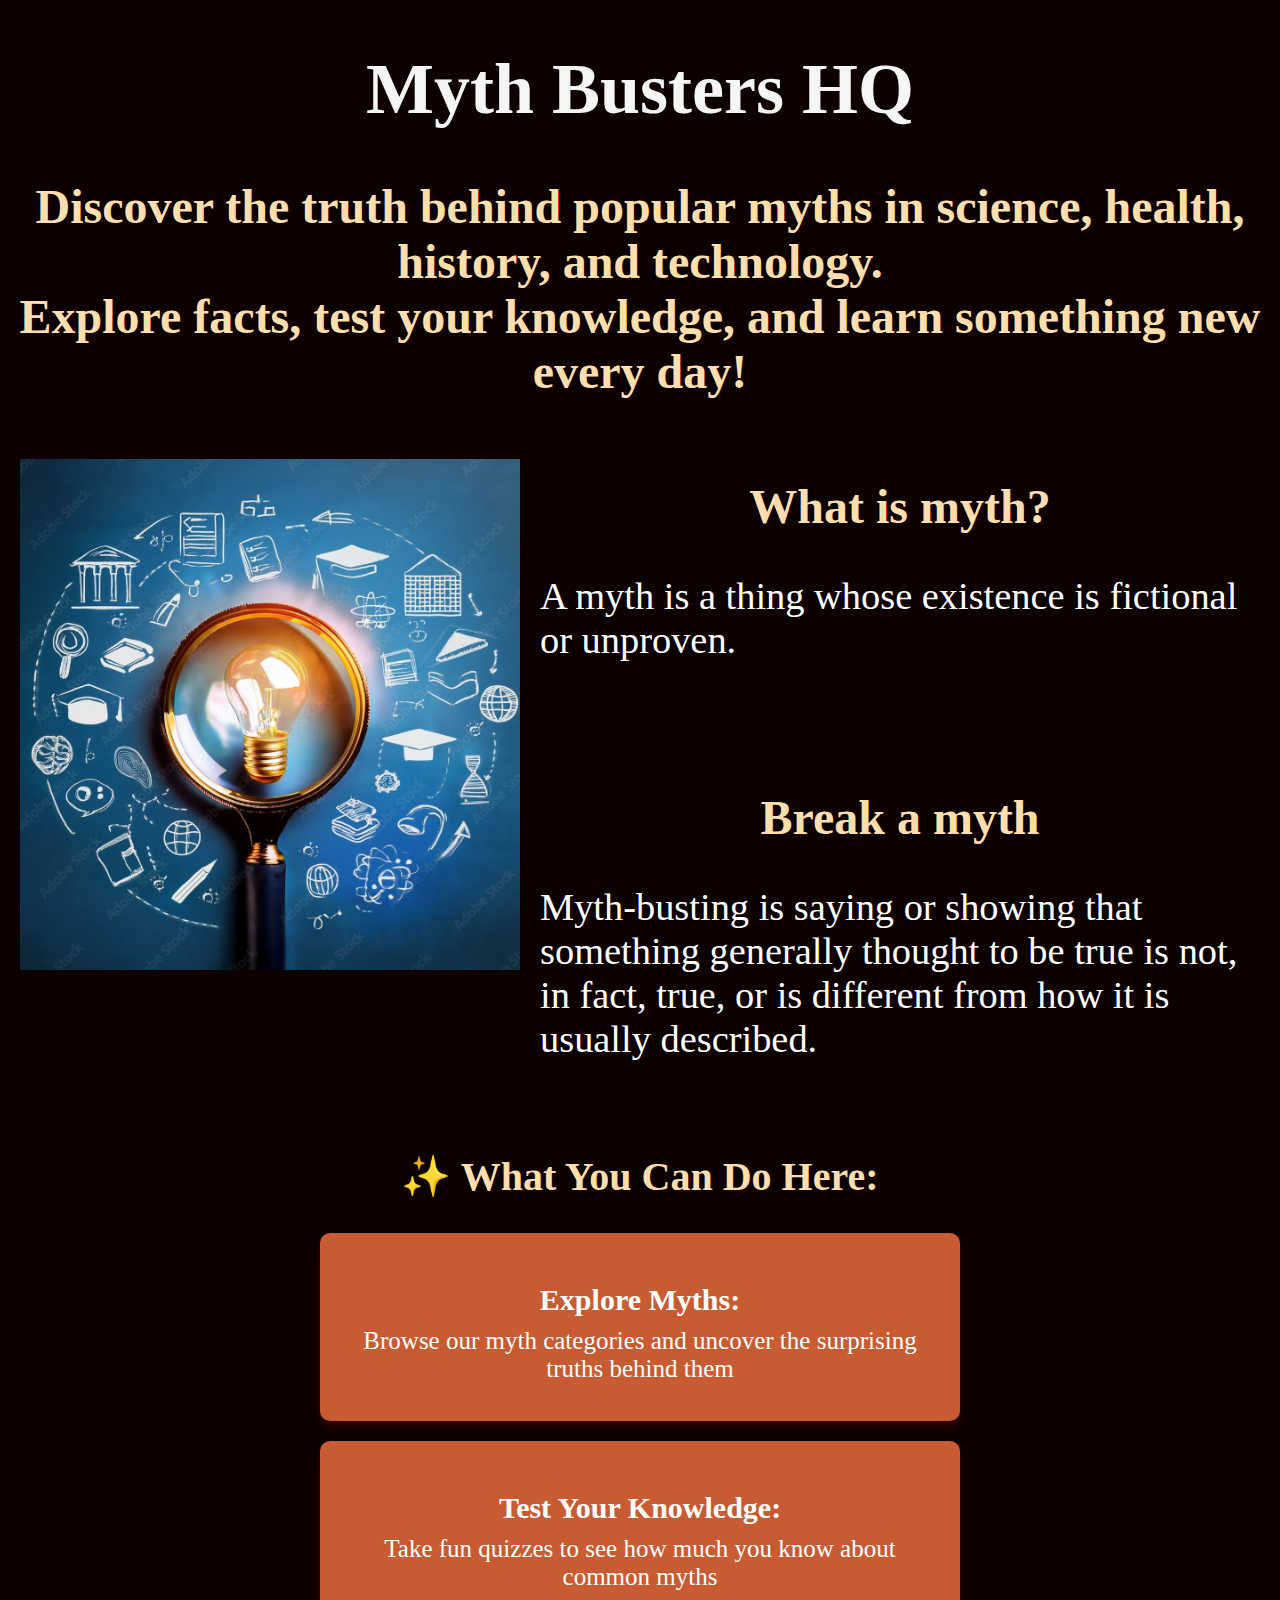
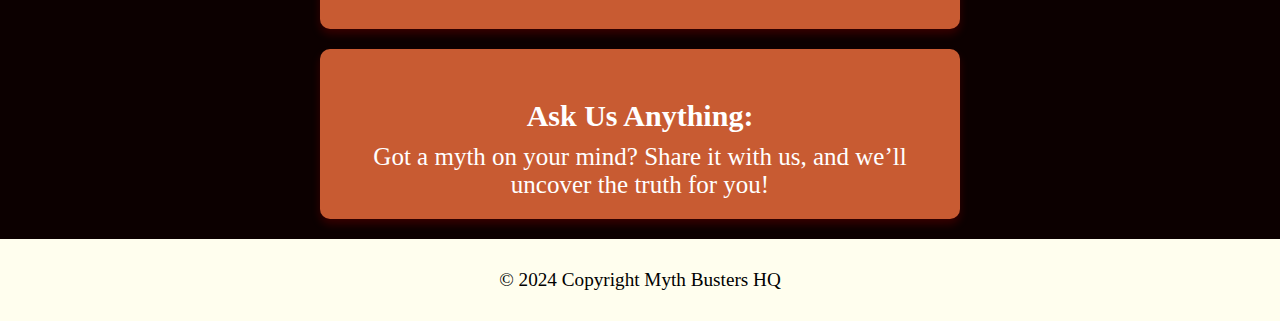
==== index.html @ 228917fa "Automatic commit before Assistant edits" ====
<!DOCTYPE html>
<html>

<head>
  <title> Myth Busters HQ </title>
  <link rel="stylesheet" href="style.css">
</head>

<body>
  <h1 style="text-align:center; font-size:450%;">Myth Busters HQ</h1>
  <h2 style="text-align:center; font-size:300%;">Discover the truth behind popular myths in science, health, history,
    and technology. <br>Explore facts, test your knowledge, and learn something new every day!</h2>
  <div class="myth-breaking-section">
    <img src="img/magnifying-glass.png" alt="Myth Breaking Image" class="myth-image">
    
  <div class="myth-content">
    <div class="myth-description">
      <h2 style="font-size:250%";>What is myth?</h2>
      <p style="font-size:200%;">A myth is a thing whose existence is fictional or unproven.</p>
    </div>
    <div class="myth-description" style="margin-top:20px;">
     <h2 style="font-size:250%;">Break a myth</h2>
      <p style= "font-size:200%;">Myth-busting is saying or showing that something generally thought to be true is not, in fact, true, or is different from how it is usually described.</p> 
     </div>
   </div>
  </div>
    <h2 style="font-size:250%;">✨ What You Can Do Here:</h2>
    <div class="text-box">
      <h3><strong>Explore Myths:</strong></h3>
      <p>Browse our myth categories and uncover the surprising truths behind them</p><br>
    </div>
    <div class="text-box">
      <h3><strong>Test Your Knowledge:</strong></h3>
      <p>Take fun quizzes to see how much you know about common myths</p><br>
    </div>
    <div class="text-box">
      <h3><strong>Ask Us Anything:</strong></h3>
      <p>Got a myth on your mind? Share it with us, and we’ll uncover the truth for you!</p>
    </div>

    <div style="background-color:rgb(255, 254, 238);font-size:120%;text-align:center;padding:30px;margin-top:10px;">©
      2024 Copyright Myth Busters HQ</div>
</body>



</html>
---- style.css ----
html, body {
  height: 100%;
  width: 100%;
  background-color: rgb(12, 0, 0);
  margin: 0; /* Removes default browser margin */
  padding: 0;
}

h1 {
  color: whitesmoke;
  text-align: center;
}

h2 {
  color: navajowhite;
  text-align: center;
}

.myth-breaking-section {
  display: flex;
  align-items: flex-start;
  gap: 20px; /* Adds spacing between image and text */
  margin: 20px; /* Adds spacing around the section */
}

.myth-image {
  width: 500px; 
  height: auto;
  margin-top: 20px;
}
.myth-content {
  display: flex;
  flex-direction: column; /* Stack "What is myth?" and "Break a myth" vertically */
  gap: 10px; /* Space between the sections */
  color: white;
}
.myth-description {
  font-size: 1.2em;
  color: white; /* Adjusted for better readability on dark background */
  margin-bottom: 20px;
}

p {
  color: white;
}

.text-box {
  background-color: rgb(200, 91, 50); /* Orange background */
  color: #ffffff; /* White text */
  padding: 20px; /* Inside spacing */
  margin: 20px auto; /* Center boxes with space around */
  border-radius: 10px; /* Rounded corners */
  width: 80%; /* Box width */
  max-width: 600px; /* Limit box width on large screens */
  text-align: center; /* Center-align text */
  box-shadow: 0 5px 8px rgba(153, 0, 0, 0.3); /* Soft shadow for depth */
}

.text-box h3 {
  margin-bottom: 10px; /* Spacing below heading */
  font-size: 30px; /* Adjust heading size */
}

.text-box p {
  font-size: 25px; /* Adjust paragraph text size */
  margin: 0;
}
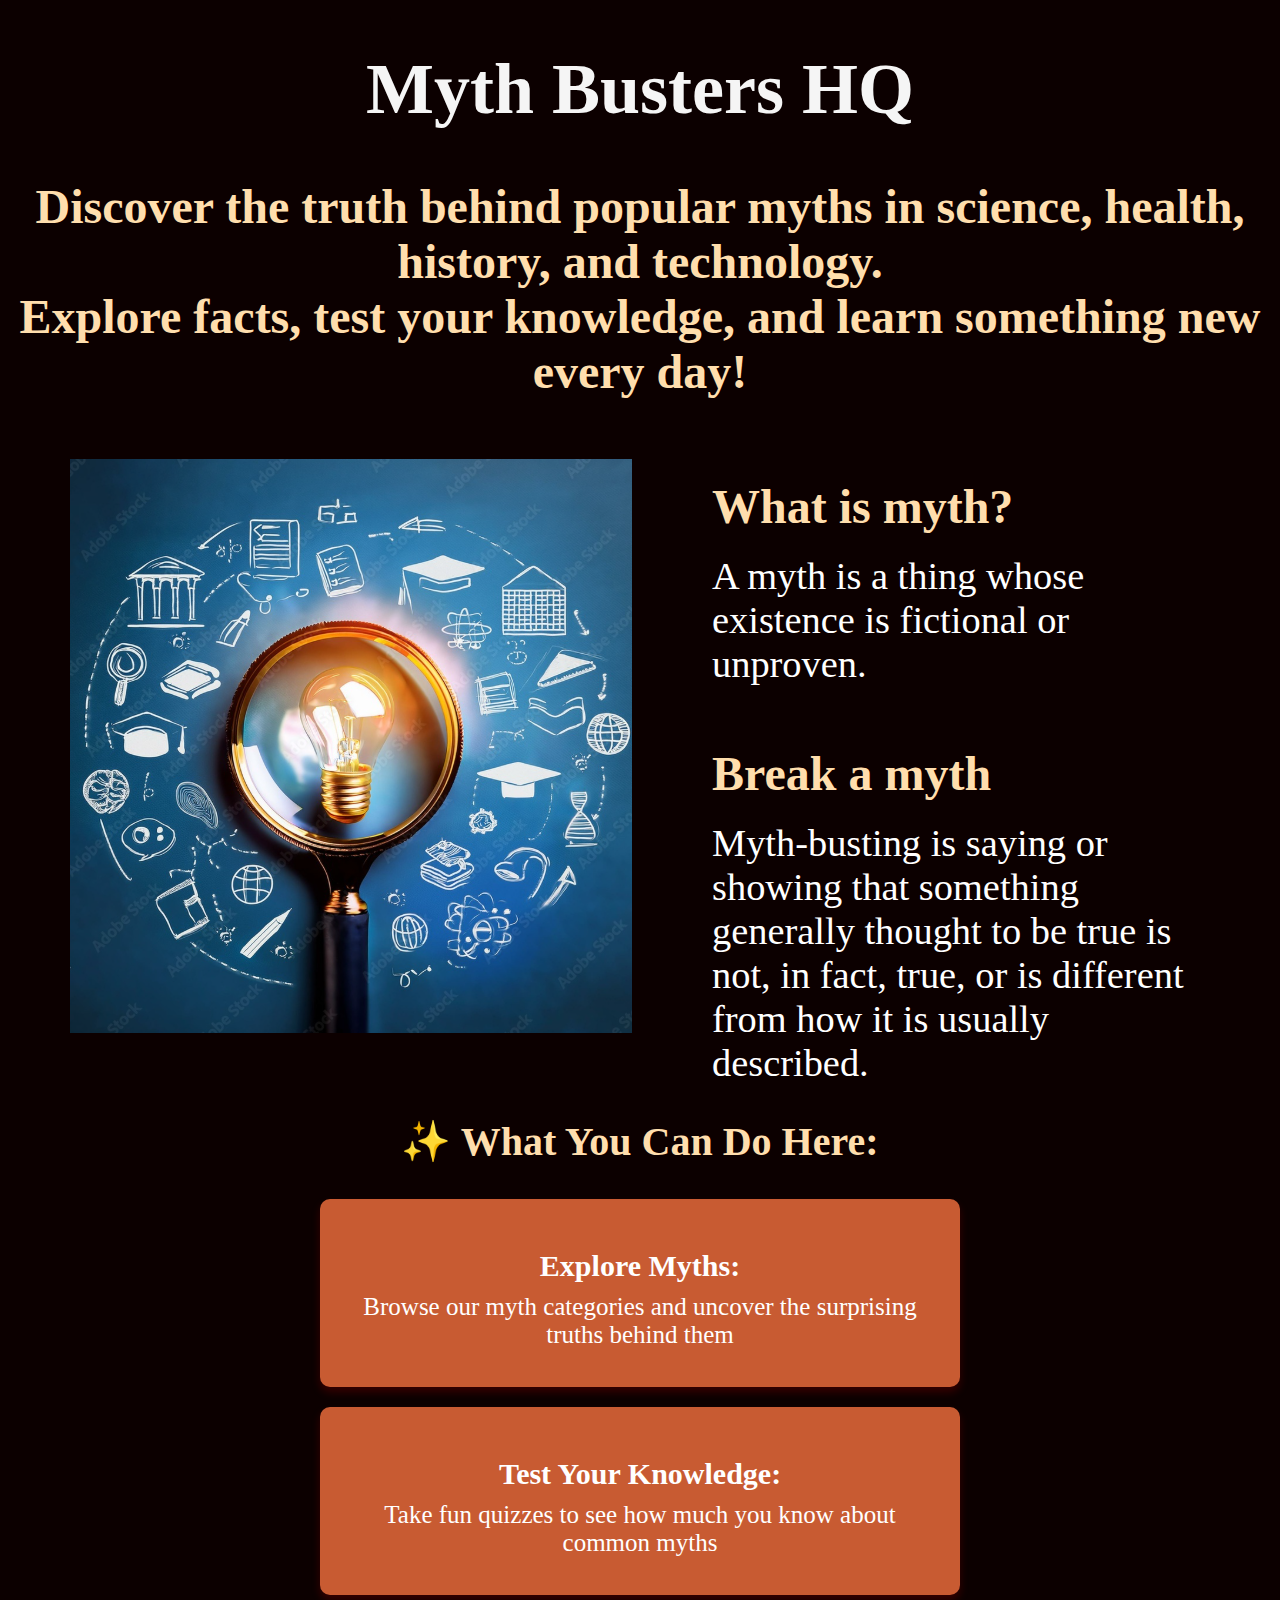
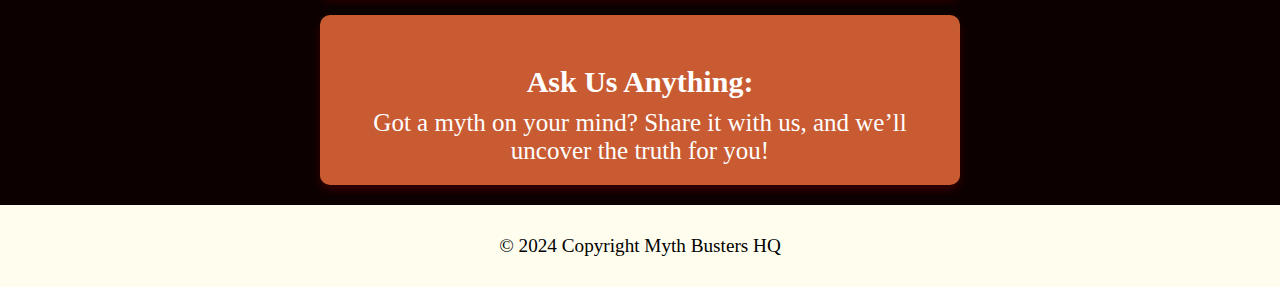
==== commit bfade6fd: "Automatic commit before Assistant edits" ====
--- a/index.html
+++ b/index.html
@@ -15,12 +15,12 @@
     
   <div class="myth-content">
     <div class="myth-description">
-      <h2 style="font-size:250%";>What is myth?</h2>
-      <p style="font-size:200%;">A myth is a thing whose existence is fictional or unproven.</p>
+      <h2 style="font-size:250%;text-align:left;">What is myth?</h2>
+      <p style="font-size:200%;text-align:left;">A myth is a thing whose existence is fictional or unproven.</p>
     </div>
     <div class="myth-description" style="margin-top:20px;">
-     <h2 style="font-size:250%;">Break a myth</h2>
-      <p style= "font-size:200%;">Myth-busting is saying or showing that something generally thought to be true is not, in fact, true, or is different from how it is usually described.</p> 
+     <h2 style="font-size:250%;text-align:left;">Break a myth</h2>
+      <p style= "font-size:200%;text-align:left;">Myth-busting is saying or showing that something generally thought to be true is not, in fact, true, or is different from how it is usually described.</p> 
      </div>
    </div>
   </div>
--- a/style.css
+++ b/style.css
@@ -24,20 +24,38 @@
 }
 
 .myth-image {
-  width: 500px; 
+  width: 600px; 
   height: auto;
   margin-top: 20px;
+  margin-left:50px;
+  padding-right:20px;
 }
+
 .myth-content {
   display: flex;
   flex-direction: column; /* Stack "What is myth?" and "Break a myth" vertically */
-  gap: 10px; /* Space between the sections */
+  gap: 20px; /* Space between the sections */
   color: white;
+  margin-top: 20px;
+  margin-right: 60px;
 }
+
 .myth-description {
   font-size: 1.2em;
   color: white; /* Adjusted for better readability on dark background */
+  margin-left: 20px; /* Aligns with image */
+}
+
+.myth-description h2 {
+  margin: 0;
+  padding-left: 20px;
+  margin-top: 20px;
   margin-bottom: 20px;
+}
+
+.myth-description p {
+  margin: 0;
+  padding-left: 20px; /* Aligns with heading */
 }
 
 p {
@@ -66,3 +84,4 @@
   margin: 0;
 }
 
+
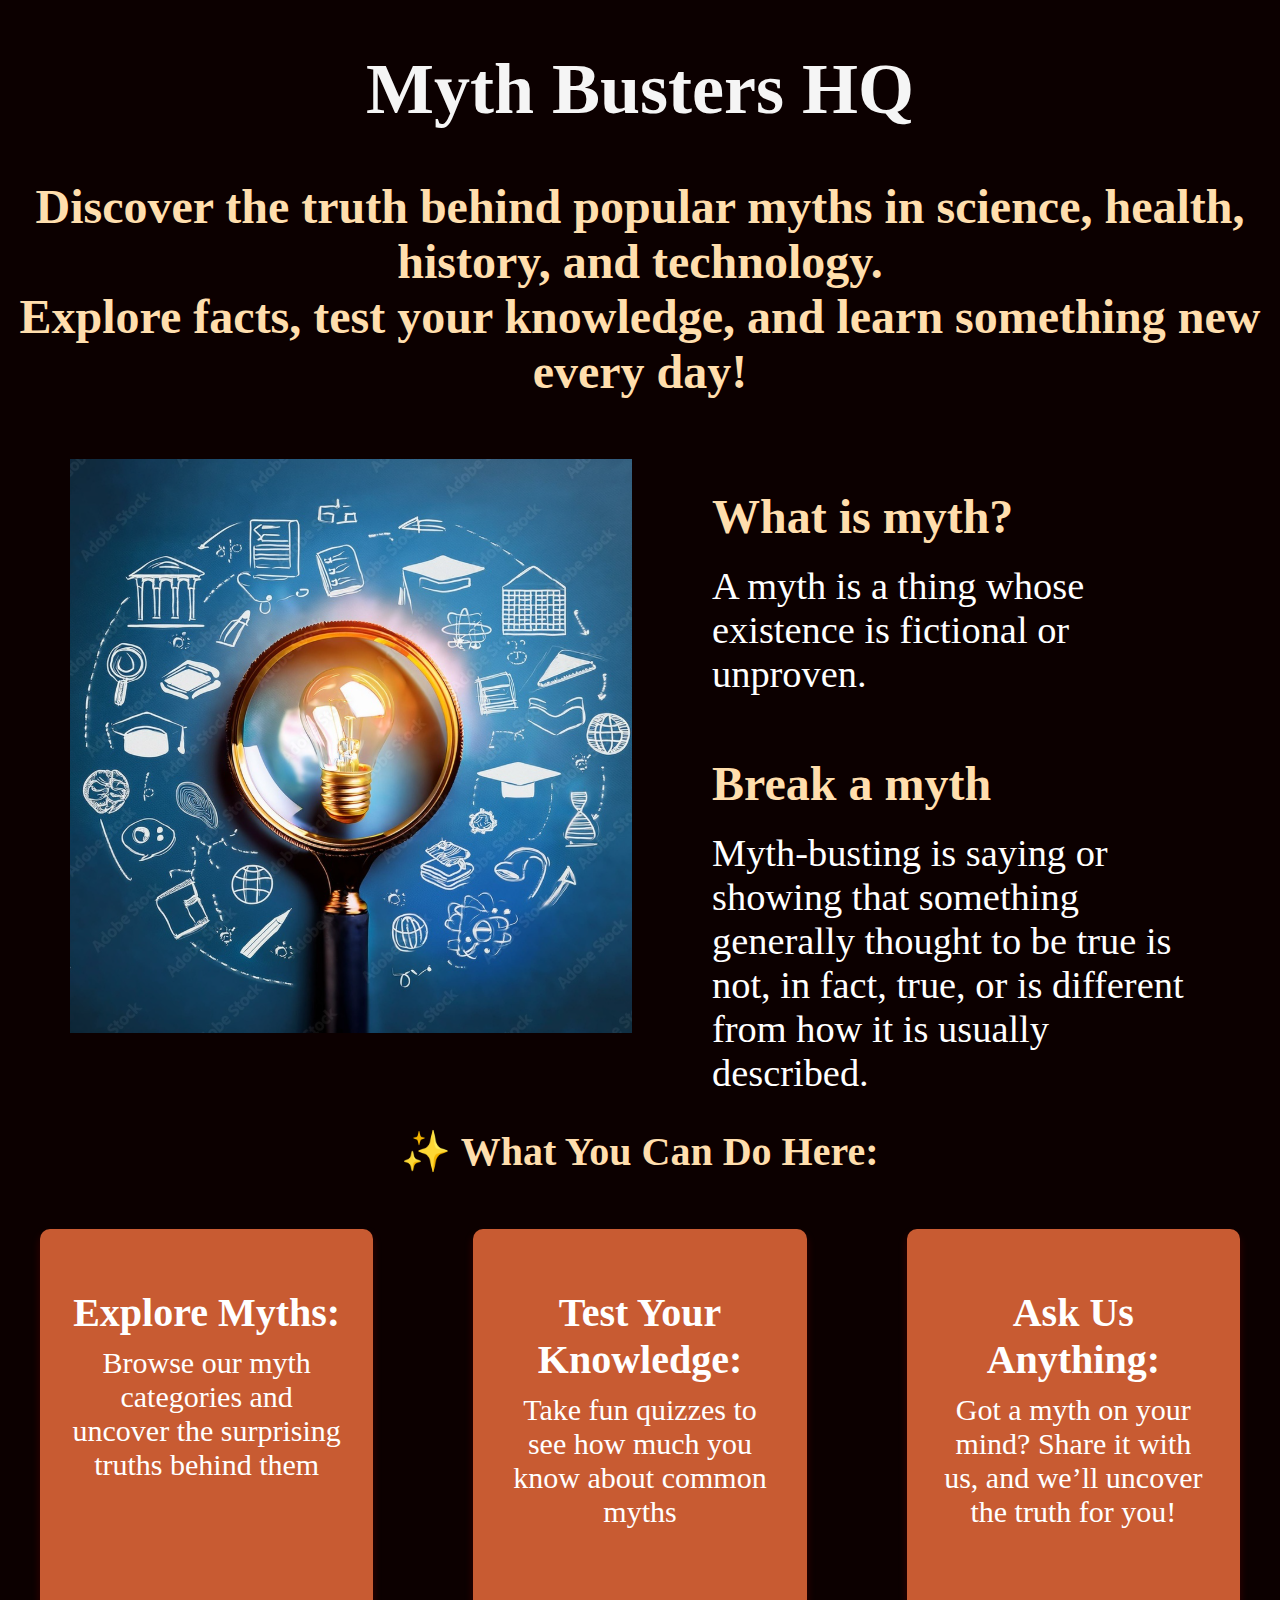
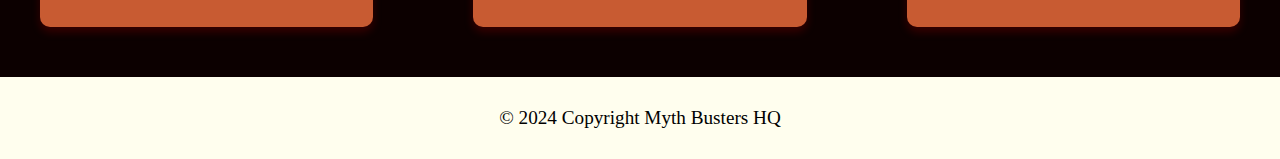
==== commit 72ea57e4: "Automatic commit before Assistant edits" ====
--- a/index.html
+++ b/index.html
@@ -25,6 +25,8 @@
    </div>
   </div>
     <h2 style="font-size:250%;">✨ What You Can Do Here:</h2>
+
+  <div class="text-box-container">
     <div class="text-box">
       <h3><strong>Explore Myths:</strong></h3>
       <p>Browse our myth categories and uncover the surprising truths behind them</p><br>
@@ -37,7 +39,7 @@
       <h3><strong>Ask Us Anything:</strong></h3>
       <p>Got a myth on your mind? Share it with us, and we’ll uncover the truth for you!</p>
     </div>
-
+  </div>
     <div style="background-color:rgb(255, 254, 238);font-size:120%;text-align:center;padding:30px;margin-top:10px;">©
       2024 Copyright Myth Busters HQ</div>
 </body>
--- a/style.css
+++ b/style.css
@@ -36,7 +36,7 @@
   flex-direction: column; /* Stack "What is myth?" and "Break a myth" vertically */
   gap: 20px; /* Space between the sections */
   color: white;
-  margin-top: 20px;
+  margin-top: 30px;
   margin-right: 60px;
 }
 
@@ -61,12 +61,20 @@
 p {
   color: white;
 }
-
+.text-box-container {
+  display: flex;
+  flex-direction: row;
+  gap: 20px; /* Adjust spacing between boxes */
+}
 .text-box {
-  background-color: rgb(200, 91, 50); /* Orange background */
+  background-color: rgb(200, 91, 50); 
   color: #ffffff; /* White text */
-  padding: 20px; /* Inside spacing */
-  margin: 20px auto; /* Center boxes with space around */
+  padding: 20px; 
+  padding-bottom: 80px;
+  padding-left:30px;
+  padding-right:30px;
+  margin: 40px ;
+  margin-top:20px;/* Center boxes with space around */
   border-radius: 10px; /* Rounded corners */
   width: 80%; /* Box width */
   max-width: 600px; /* Limit box width on large screens */
@@ -76,12 +84,13 @@
 
 .text-box h3 {
   margin-bottom: 10px; /* Spacing below heading */
-  font-size: 30px; /* Adjust heading size */
+  font-size: 40px; /* Adjust heading size */
 }
 
 .text-box p {
-  font-size: 25px; /* Adjust paragraph text size */
+  font-size: 30px; /* Adjust paragraph text size */
   margin: 0;
+  padding: 0;
 }
 
 
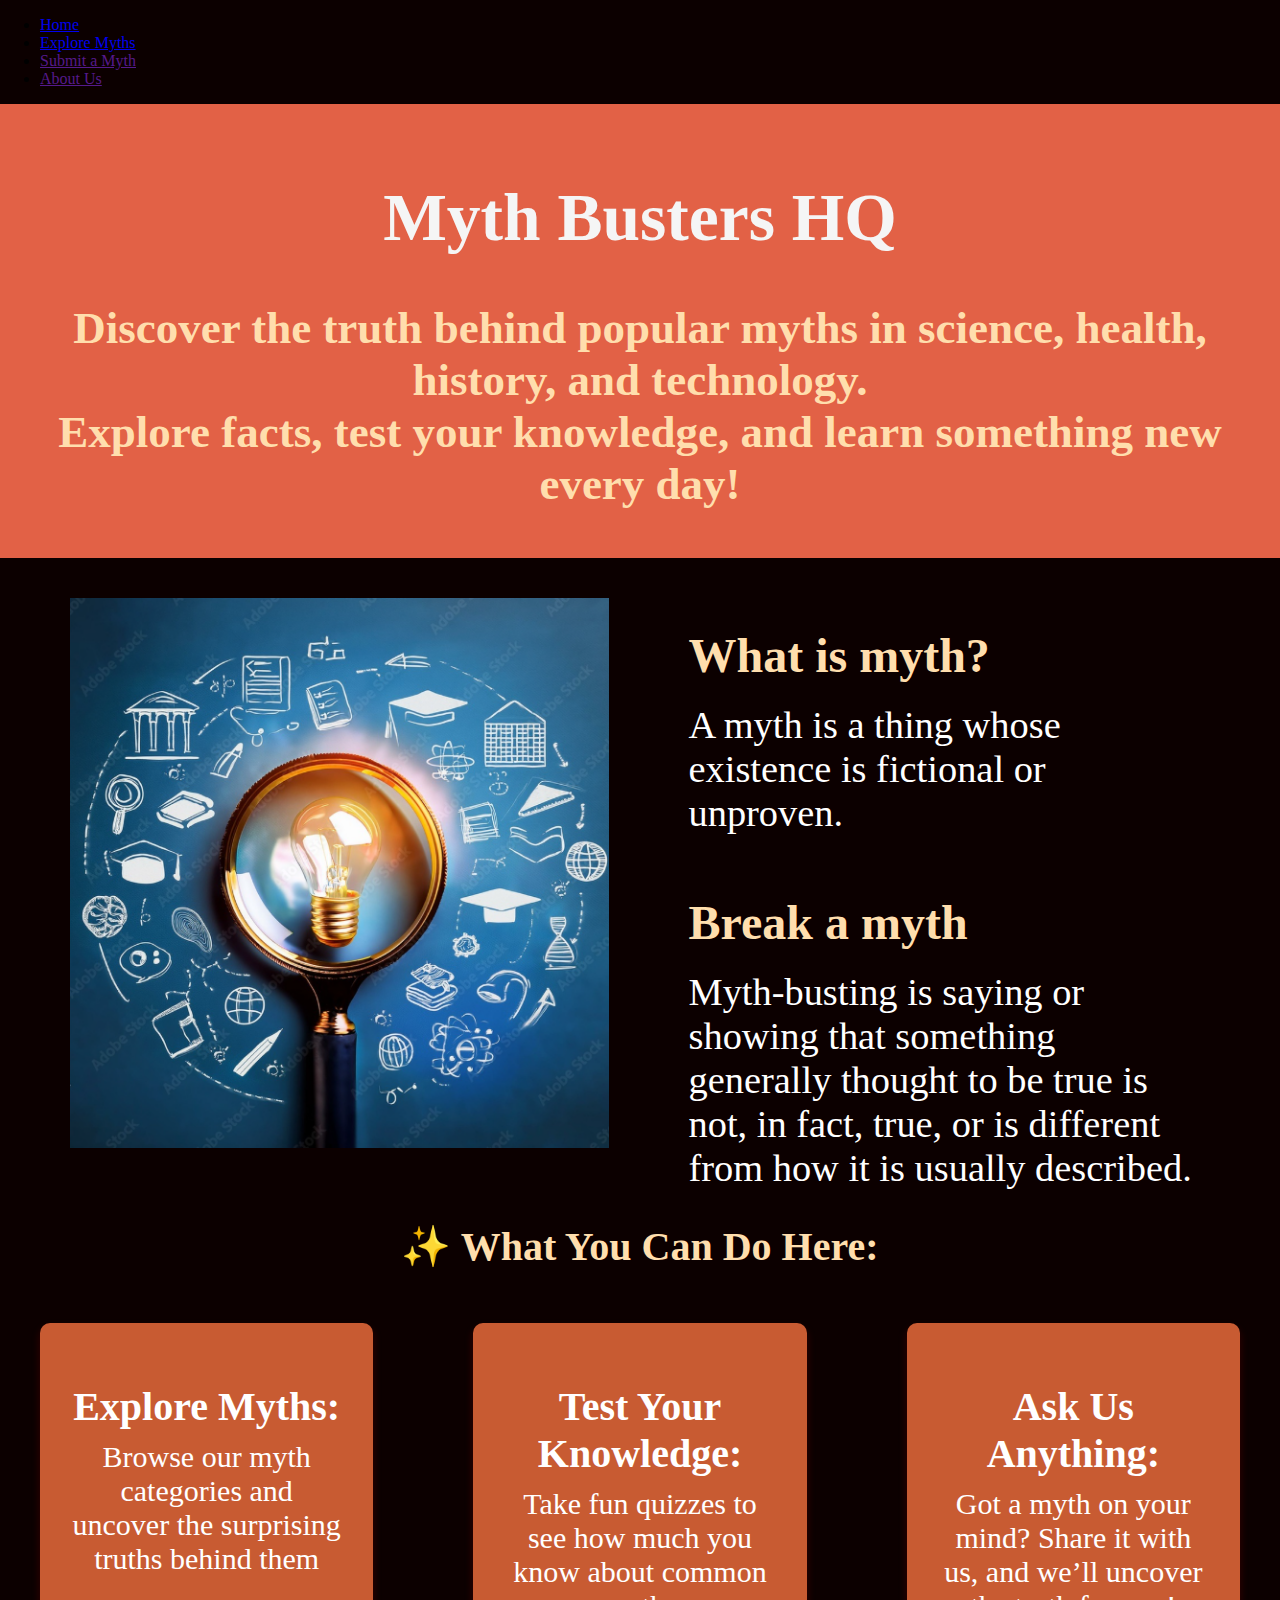
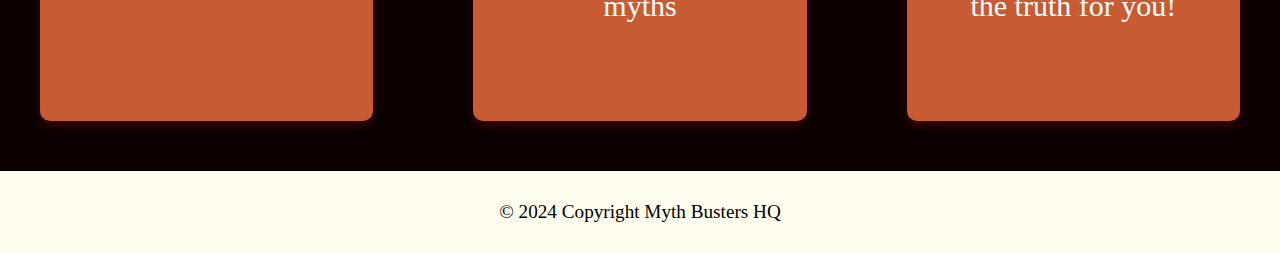
==== commit 1c05e525: "Automatic commit before Assistant edits" ====
--- a/index.html
+++ b/index.html
@@ -1,15 +1,22 @@
 <!DOCTYPE html>
 <html>
+<link rel="stylesheet" href="style.css">
 
-<head>
+<nav>
+  <ul>
+    <li><a href="index.html">Home</a></li>
+    <li><a href="Explore Myths.html">Explore Myths</a></li>
+    <li><a href=>Submit a Myth</a></li>
+    <li><a href=>About Us</a></li>
+</nav>
+<header>
   <title> Myth Busters HQ </title>
-  <link rel="stylesheet" href="style.css">
-</head>
-
-<body>
   <h1 style="text-align:center; font-size:450%;">Myth Busters HQ</h1>
   <h2 style="text-align:center; font-size:300%;">Discover the truth behind popular myths in science, health, history,
     and technology. <br>Explore facts, test your knowledge, and learn something new every day!</h2>
+</header>
+
+<body>
   <div class="myth-breaking-section">
     <img src="img/magnifying-glass.png" alt="Myth Breaking Image" class="myth-image">
     
--- a/style.css
+++ b/style.css
@@ -4,6 +4,13 @@
   background-color: rgb(12, 0, 0);
   margin: 0; /* Removes default browser margin */
   padding: 0;
+}
+header {
+  background-color: rgb(226, 97, 70);
+  padding: 30px;
+  padding-bottom:10px;
+  text-align: center;
+  font-size: 15px;
 }
 
 h1 {
@@ -25,7 +32,7 @@
 
 .myth-image {
   width: 600px; 
-  height: auto;
+  height:550px;
   margin-top: 20px;
   margin-left:50px;
   padding-right:20px;
@@ -67,7 +74,7 @@
   gap: 20px; /* Adjust spacing between boxes */
 }
 .text-box {
-  background-color: rgb(200, 91, 50); 
+  background-color:rgb(200, 91, 50); 
   color: #ffffff; /* White text */
   padding: 20px; 
   padding-bottom: 80px;
@@ -91,6 +98,7 @@
   font-size: 30px; /* Adjust paragraph text size */
   margin: 0;
   padding: 0;
+  word-wrap: break-word; 
 }
 
 
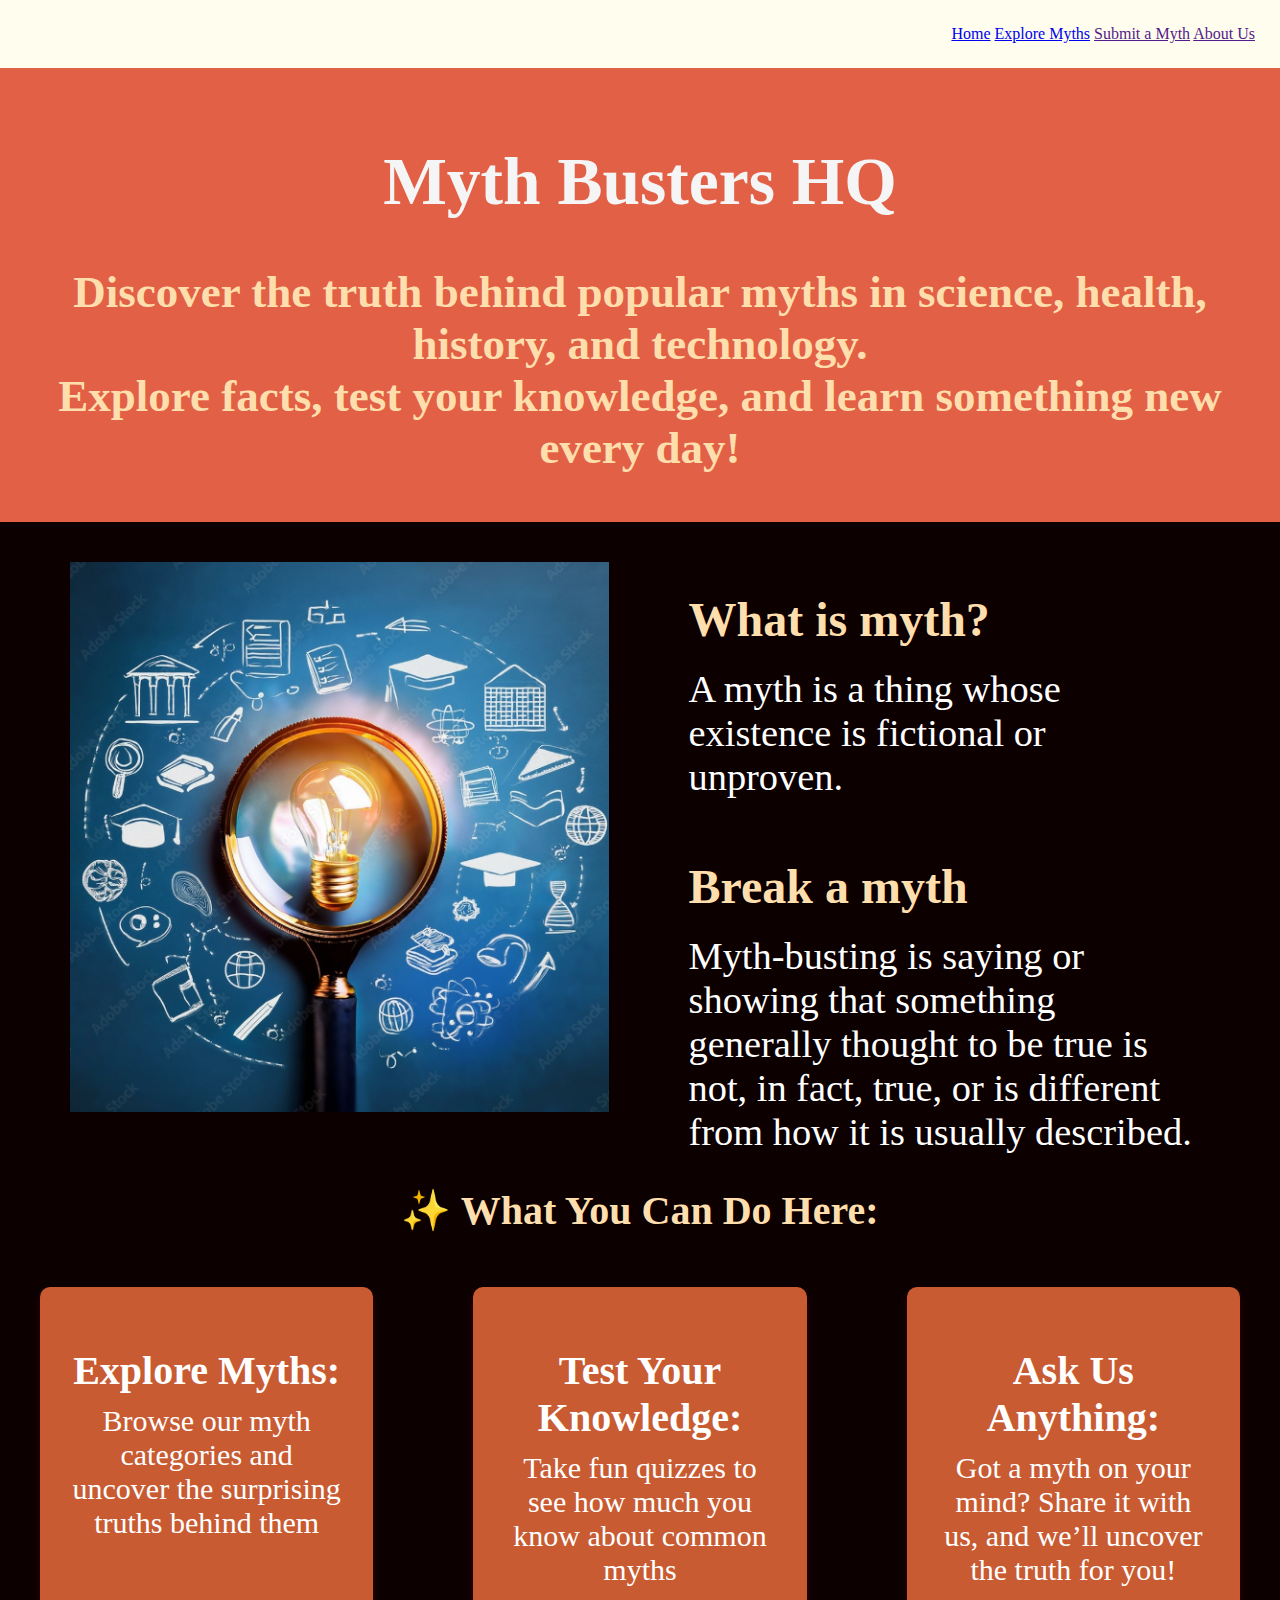
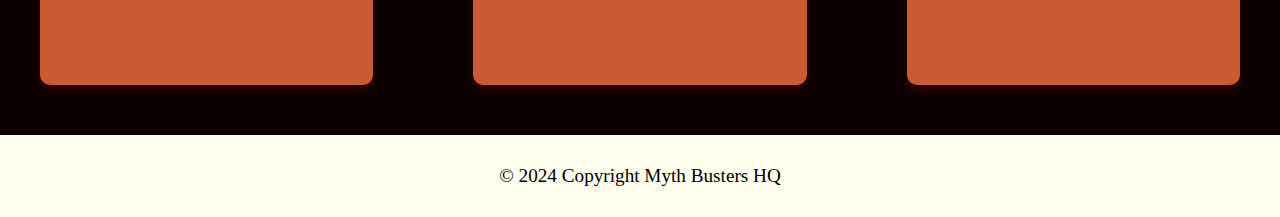
==== commit 5322f1a0: "Automatic commit before Assistant edits" ====
--- a/index.html
+++ b/index.html
@@ -3,11 +3,10 @@
 <link rel="stylesheet" href="style.css">
 
 <nav>
-  <ul>
-    <li><a href="index.html">Home</a></li>
-    <li><a href="Explore Myths.html">Explore Myths</a></li>
-    <li><a href=>Submit a Myth</a></li>
-    <li><a href=>About Us</a></li>
+    <a href="index.html">Home</a>
+    <a href="Explore Myths.html">Explore Myths</a>
+    <a href=>Submit a Myth</a>
+    <a href=>About Us</a>
 </nav>
 <header>
   <title> Myth Busters HQ </title>
@@ -34,7 +33,7 @@
     <h2 style="font-size:250%;">✨ What You Can Do Here:</h2>
 
   <div class="text-box-container">
-    <div class="text-box">
+    <div class="text-box"onclick=a href='Explore Myths.html'; readonly>
       <h3><strong>Explore Myths:</strong></h3>
       <p>Browse our myth categories and uncover the surprising truths behind them</p><br>
     </div>
--- a/style.css
+++ b/style.css
@@ -4,6 +4,12 @@
   background-color: rgb(12, 0, 0);
   margin: 0; /* Removes default browser margin */
   padding: 0;
+}
+nav {
+  text-align:right ;
+  float: center;
+  background:rgb(255, 254, 238);
+  padding: 25px;
 }
 header {
   background-color: rgb(226, 97, 70);
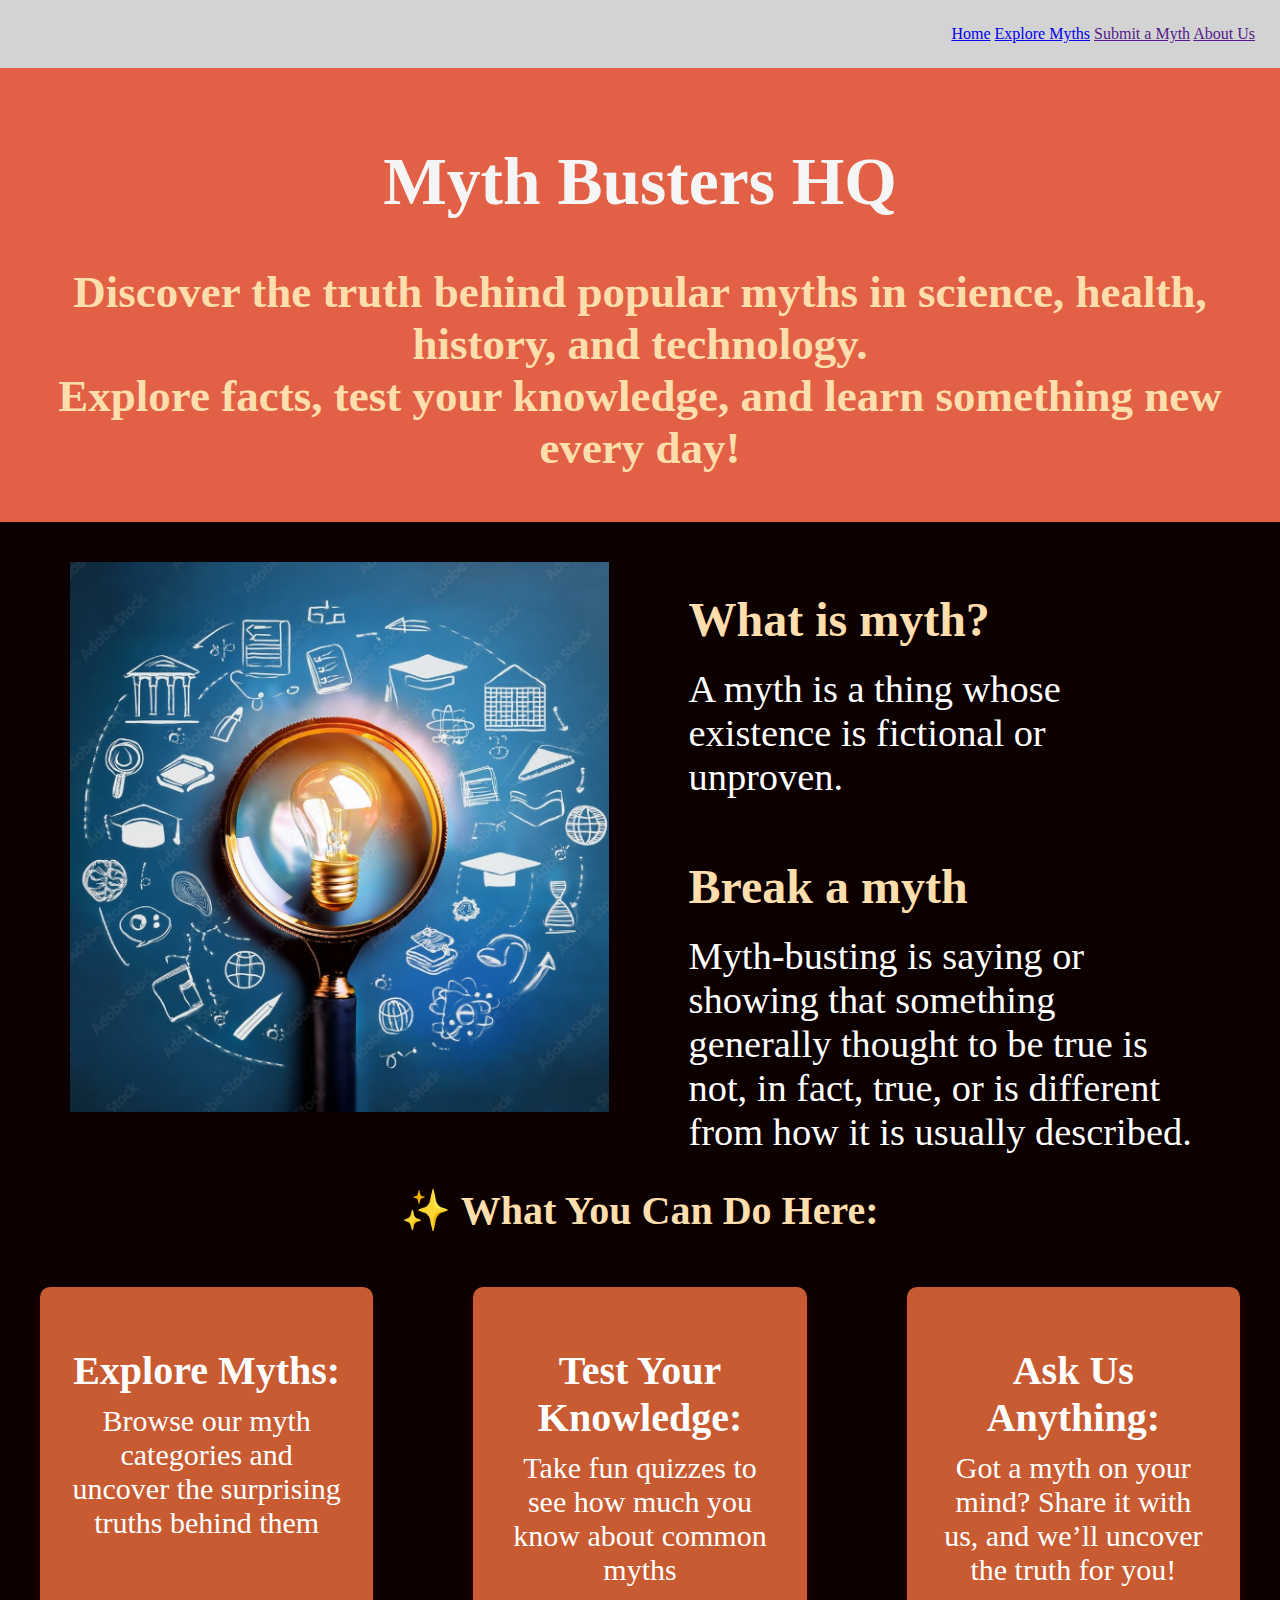
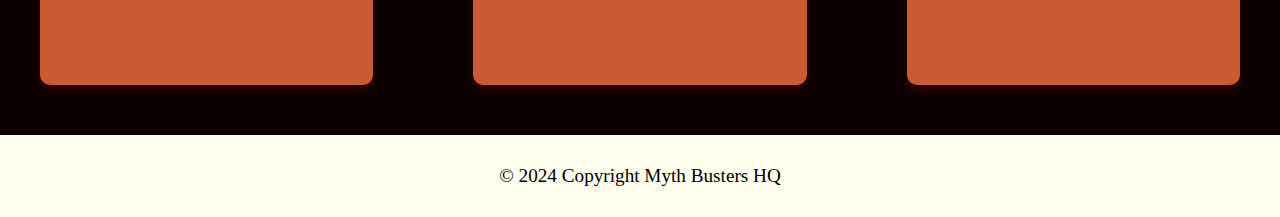
==== commit 2bb42fe9: "Automatic commit before Assistant edits" ====
--- a/index.html
+++ b/index.html
@@ -33,7 +33,7 @@
     <h2 style="font-size:250%;">✨ What You Can Do Here:</h2>
 
   <div class="text-box-container">
-    <div class="text-box"onclick=a href='Explore Myths.html'; readonly>
+    <div class="text-box" onclick="window.location.href='Explore Myths.html'">
       <h3><strong>Explore Myths:</strong></h3>
       <p>Browse our myth categories and uncover the surprising truths behind them</p><br>
     </div>
--- a/style.css
+++ b/style.css
@@ -8,7 +8,7 @@
 nav {
   text-align:right ;
   float: center;
-  background:rgb(255, 254, 238);
+  background:lightgray;
   padding: 25px;
 }
 header {
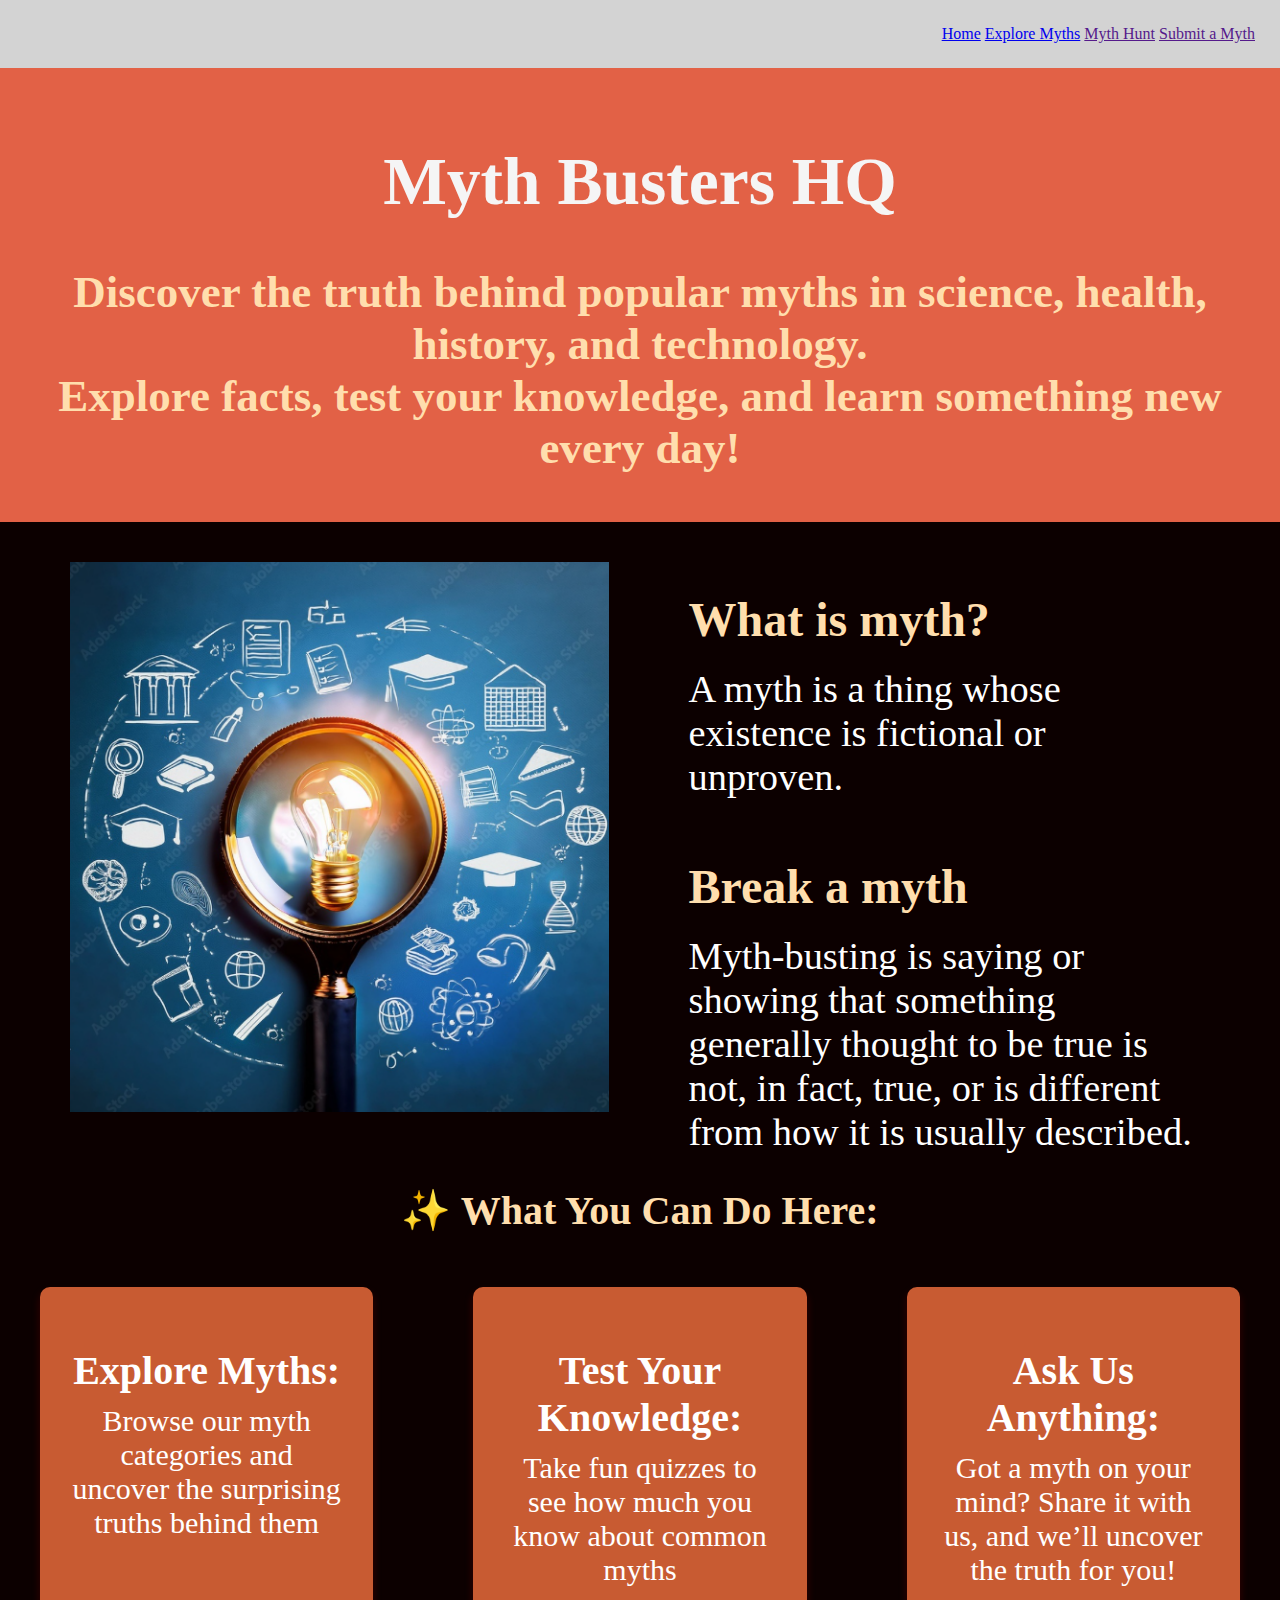
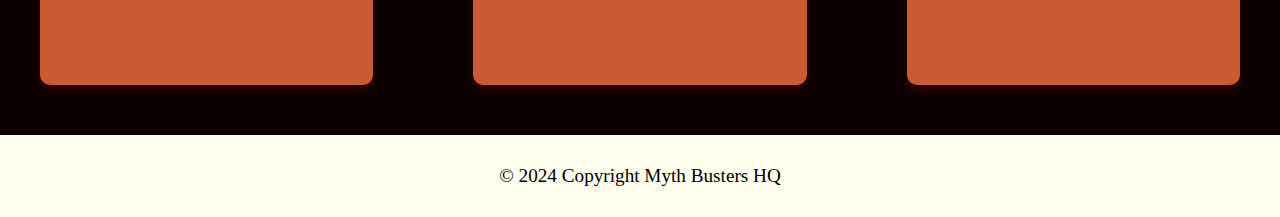
==== commit 680b615b: "Automatic commit before Assistant edits" ====
--- a/index.html
+++ b/index.html
@@ -3,10 +3,10 @@
 <link rel="stylesheet" href="style.css">
 
 <nav>
-    <a href="index.html">Home</a>
+    <a href="index.html"class="hover:text-black-600 font-bold">Home</a>
     <a href="Explore Myths.html">Explore Myths</a>
+    <a href=>Myth Hunt</a>
     <a href=>Submit a Myth</a>
-    <a href=>About Us</a>
 </nav>
 <header>
   <title> Myth Busters HQ </title>
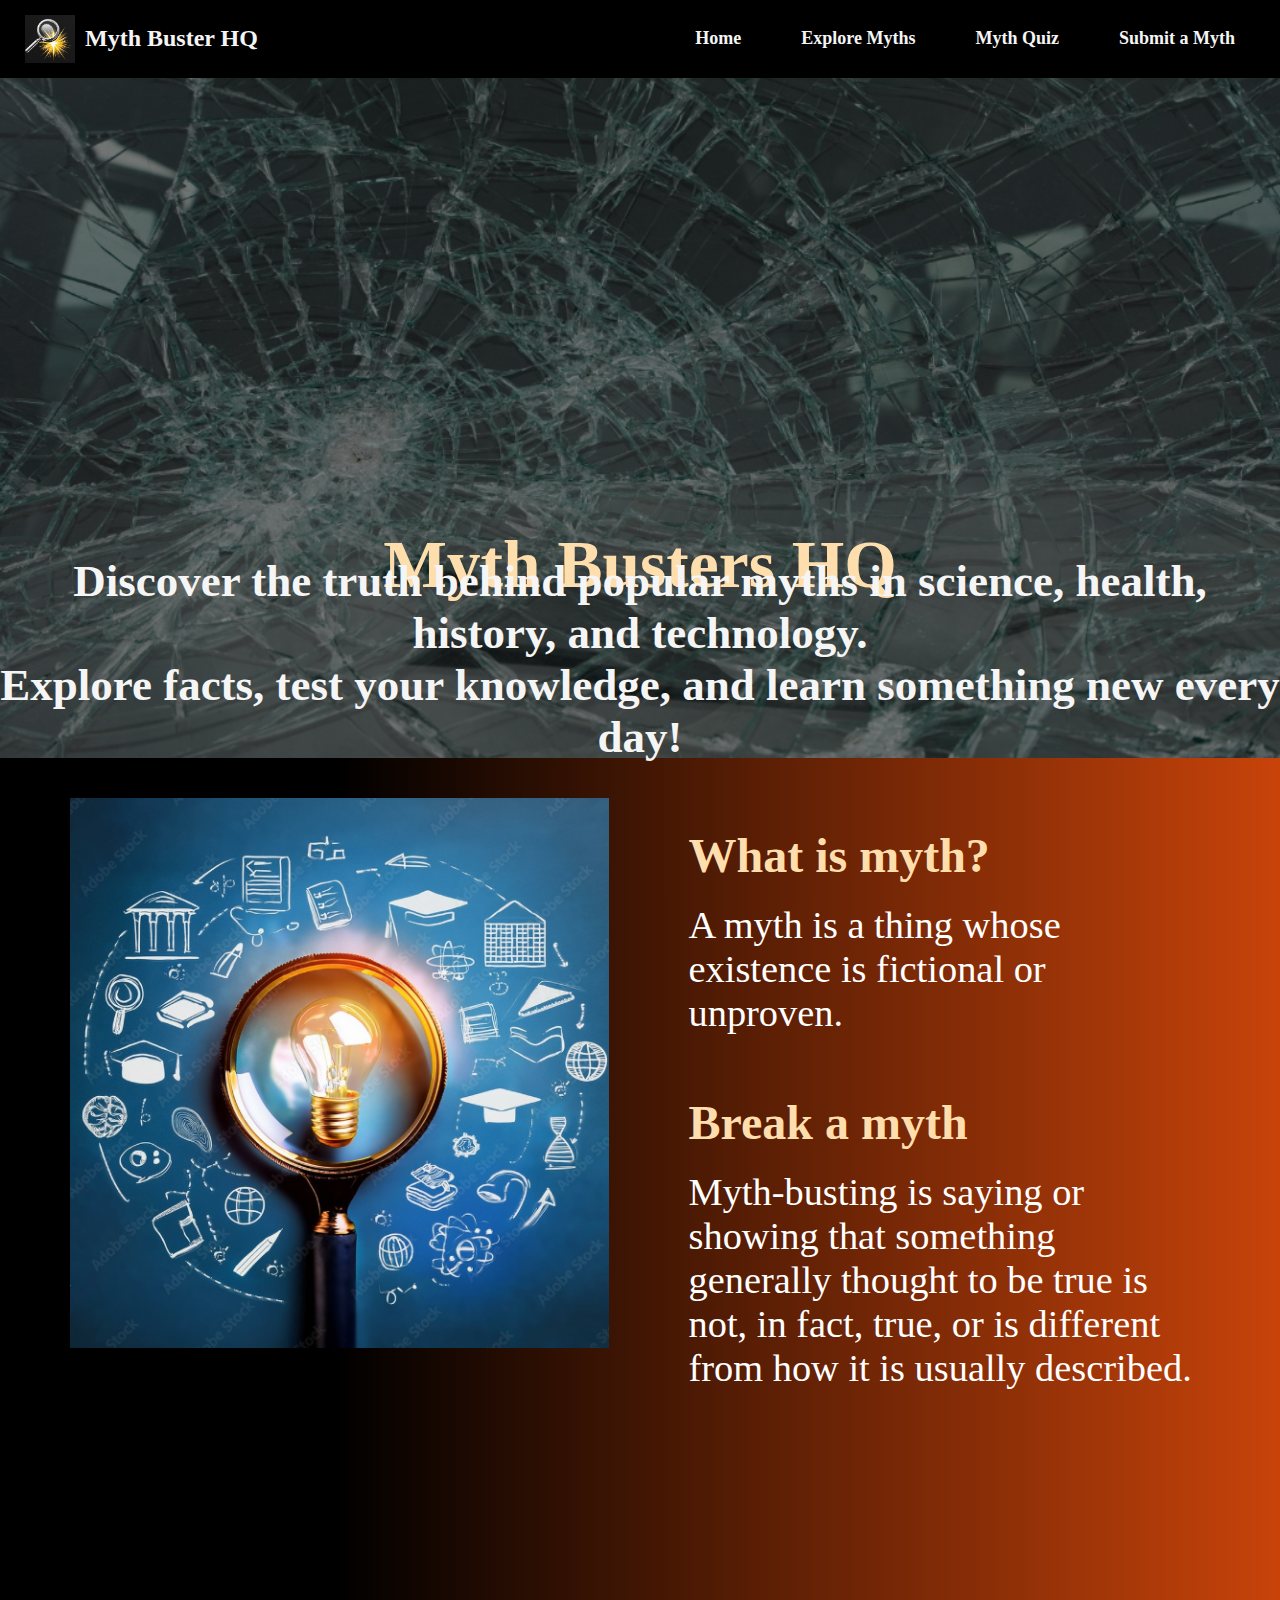
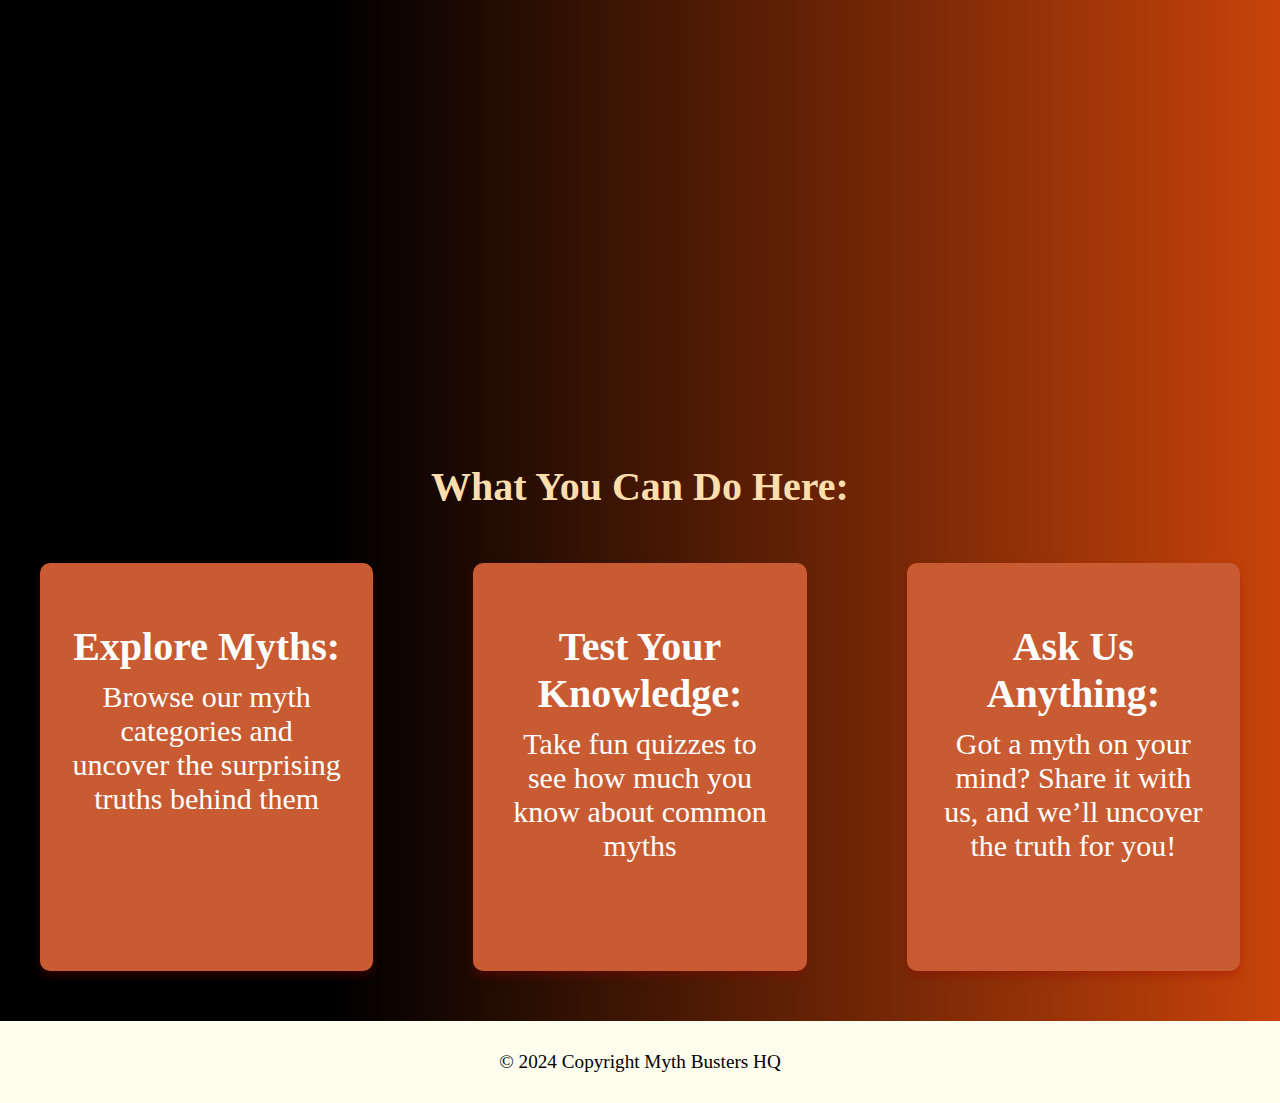
==== commit 8a948b1b: "Initial commit" ====
--- a/index.html
+++ b/index.html
@@ -1,22 +1,31 @@
 <!DOCTYPE html>
 <html>
+<head>
 <link rel="stylesheet" href="style.css">
-
-<nav>
-    <a href="index.html"class="hover:text-black-600 font-bold">Home</a>
-    <a href="Explore Myths.html">Explore Myths</a>
-    <a href=>Myth Hunt</a>
-    <a href=>Submit a Myth</a>
-</nav>
+<link rel="icon" type="image/x-icon" href="img/logo.png">
+</head>
+<body>
+  <nav>
+    <div class="logo-container">
+      <img src="img/logo.png" alt="Myth Buster Logo" class="logo">
+      <span class="site-title">Myth Buster HQ</span>
+    </div>
+    <div class="nav-links">
+    <a href="index.html" class="hover-underline-animation">Home</a>
+    <a href="Explore Myths.html" class="hover-underline-animation">Explore Myths</a>
+    <a href="Myth Hunt.html" class="hover-underline-animation">Myth Quiz</a>
+    <a href="Submit a Myth.html" class="hover-underline-animation">Submit a Myth</a>
+  </div>
+  </nav>
 <header>
-  <title> Myth Busters HQ </title>
-  <h1 style="text-align:center; font-size:450%;">Myth Busters HQ</h1>
-  <h2 style="text-align:center; font-size:300%;">Discover the truth behind popular myths in science, health, history,
-    and technology. <br>Explore facts, test your knowledge, and learn something new every day!</h2>
+  <title> Myth Buster HQ </title>
+  <div class="headertext">
+  <h1 style="text-align:center; font-size:450%;color: navajowhite;">Myth Busters HQ</h1>
+  <h2 style="text-align:center; font-size:300%;color: whitesmoke;"> Discover the truth behind popular myths in science, health, history,
+    and technology.<br>Explore facts, test your knowledge, and learn something new every day!</br></h2>
+  </div>
 </header>
-
-<body>
-  <div class="myth-breaking-section">
+<div class="myth-breaking-section">
     <img src="img/magnifying-glass.png" alt="Myth Breaking Image" class="myth-image">
     
   <div class="myth-content">
@@ -28,28 +37,109 @@
      <h2 style="font-size:250%;text-align:left;">Break a myth</h2>
       <p style= "font-size:200%;text-align:left;">Myth-busting is saying or showing that something generally thought to be true is not, in fact, true, or is different from how it is usually described.</p> 
      </div>
-   </div>
   </div>
-    <h2 style="font-size:250%;">✨ What You Can Do Here:</h2>
+</div>
 
+<div class="video-container" id="video-container">
+ <iframe 
+      id="youtubeVideo"
+      width="1090"
+      height="620" 
+      src="https://www.youtube.com/embed/zX_h3Pc1VdM?enablejsapi=1&autoplay=1&mute=1" 
+      title="YouTube video player" 
+      frameborder="0" 
+      allow="accelerometer; autoplay; clipboard-write; encrypted-media; gyroscope; picture-in-picture" 
+      allowfullscreen>
+ </iframe>
+</div> 
+
+<script src="https://www.youtube.com/iframe_api"></script>
+<script>
+  let player;
+
+  // Initialize YouTube Iframe API
+  function onYouTubeIframeAPIReady() {
+    player = new YT.Player('youtubeVideo');
+  }
+
+  // Check if the video is in the viewport
+  function isInViewport(element) {
+    const rect = element.getBoundingClientRect();
+    return rect.top >= 0 && rect.bottom <= window.innerHeight;
+  }
+
+  // Pause or play video on scroll
+  window.addEventListener('scroll', () => {
+    const videoContainer = document.getElementById('video-container');
+    if (isInViewport(videoContainer)) {
+      player.playVideo();
+    } else {
+      player.pauseVideo();
+    }
+  });
+</script>
+ <h2 style="font-size:250%;"> What You Can Do Here:</h2>
   <div class="text-box-container">
     <div class="text-box" onclick="window.location.href='Explore Myths.html'">
       <h3><strong>Explore Myths:</strong></h3>
       <p>Browse our myth categories and uncover the surprising truths behind them</p><br>
     </div>
-    <div class="text-box">
+    <div class="text-box" onclick="window.location.href='Myth Hunt.html'">
       <h3><strong>Test Your Knowledge:</strong></h3>
       <p>Take fun quizzes to see how much you know about common myths</p><br>
     </div>
-    <div class="text-box">
+    <div class="text-box" onclick="window.location.href='Submit a Myth.html'">
       <h3><strong>Ask Us Anything:</strong></h3>
       <p>Got a myth on your mind? Share it with us, and we’ll uncover the truth for you!</p>
     </div>
   </div>
+  <button onclick="topFunction()" id="myBtn" title="Go to top">^</button>
+  <script>
+    let mybutton = document.getElementById("myBtn");
+    window.onscroll = function() {scrollFunction()};
+    
+    function scrollFunction() {
+      if (document.body.scrollTop > 20 || document.documentElement.scrollTop > 20) {
+        mybutton.style.display = "block";
+      } else {
+        mybutton.style.display = "none";
+      }
+    }
+    // When the user clicks on the button, scroll to the top of the document
+    function topFunction() {
+      document.body.scrollTop = 0;
+      document.documentElement.scrollTop = 0;
+    }
+    </script>
+  <script>
+  var slideIndex = 1;
+  showSlides(slideIndex);
+  
+  function plusSlides(n) {
+    showSlides(slideIndex += n);
+  }
+  
+  function currentSlide(n) {
+    showSlides(slideIndex = n);
+  }
+  
+  function showSlides(n) {
+    var i;
+    var slides = document.getElementsByClassName("mySlides");
+    var dots = document.getElementsByClassName("dot");
+    if (n > slides.length) {slideIndex = 1}    
+    if (n < 1) {slideIndex = slides.length}
+    for (i = 0; i < slides.length; i++) {
+        slides[i].style.display = "none";  
+    }
+    for (i = 0; i < dots.length; i++) {
+        dots[i].className = dots[i].className.replace(" active", "");
+    }
+    slides[slideIndex-1].style.display = "block";  
+    dots[slideIndex-1].className += " active";
+  }
+  </script>
     <div style="background-color:rgb(255, 254, 238);font-size:120%;text-align:center;padding:30px;margin-top:10px;">©
       2024 Copyright Myth Busters HQ</div>
 </body>
-
-
-
 </html>--- a/style.css
+++ b/style.css
@@ -1,26 +1,108 @@
 html, body {
   height: 100%;
   width: 100%;
-  background-color: rgb(12, 0, 0);
-  margin: 0; /* Removes default browser margin */
-  padding: 0;
-}
+background: rgb(0,0,0);
+background: linear-gradient(90deg, rgba(0,0,0,1) 26%, rgba(200,67,10,1) 100%, rgba(173,91,27,1) 100%, rgba(0,212,255,1) 100%);
+margin: 0;
+padding: 0;
+}
+
 nav {
-  text-align:right ;
-  float: center;
-  background:lightgray;
+  display: flex; /* Flexbox for aligning items horizontally */
+  align-items: center; /* Vertically align items */
+  justify-content: space-between;
+  background: black;
+  padding: 15px 25px;
+  position: relative; /* Ensure the navbar stays at the top */
+  z-index: 2;
+}
+.logo-container {
+  display: flex; /* Flexbox to align the logo and title horizontally */
+  align-items: center; /* Vertically center the logo and title */
+}
+
+.logo {
+  width: 50px;
+  height: auto;
+  margin-right: 10px; /* Space between the logo and title */
+}
+
+.site-title {
+  font-size: 24px;
+  font-weight: bold;
+  color: whitesmoke;
+}
+.nav-links {
+  display: flex; /* Flexbox for horizontal layout of links */
+  gap: 20px; /* Add consistent spacing between the links */
+}
+
+nav a {
+  color: whitesmoke;
+  text-decoration: none;
+  padding: 10px 20px;
+  font-size: 18px;
+  font-weight: bold;
+  transition: color 0.3s ease; /* Smooth color transition */
+}
+
+nav a.hover-underline-animation {
+  display: inline-block;
+  position: relative;
+}
+
+nav a.hover-underline-animation:after {
+  content: '';
+  position: absolute;
+  width: 100%;
+  transform: scaleX(0);
+  height: 2px;
+  bottom: 0;
+  left: 0;
+  background-color: rgb(226, 97, 70); /* Match the underline color with the theme */
+  transform-origin: bottom right;
+  transition: transform 0.25s ease-out;
+}
+
+nav a.hover-underline-animation:hover:after {
+  transform: scaleX(1);
+  transform-origin: bottom left;
+}
+
+header {
+  background-image: url('img/mythheader3.png');
+  background-size: cover;
+  background-repeat: no-repeat; /* Prevents tiling */
+  background-color: rgba(0, 0, 0, 0.5); /* Adds a dark transparent overlay */
+  background-blend-mode: overlay; /* Blends the dark overlay with the image */
+  margin-top:0px;
   padding: 25px;
-}
-header {
-  background-color: rgb(226, 97, 70);
-  padding: 30px;
-  padding-bottom:10px;
+  padding-top: 30px;
+  padding-bottom:650px;
   text-align: center;
   font-size: 15px;
-}
+  font-weight: bold;
+  height: auto;
+  position: relative;
+}
+.headertext h1{
+  position: absolute;
+  top: 65%;
+  left: 50%;
+  transform: translate(-50%, -50%);
+}
+.headertext h2{
+position: absolute;
+top: 80%;
+left: 50%;
+transform: translate(-50%, -50%);
+width: 100%; 
+padding: 20px;
+}
+
 
 h1 {
-  color: whitesmoke;
+  color: navajowhite;
   text-align: center;
 }
 
@@ -37,7 +119,7 @@
 }
 
 .myth-image {
-  width: 600px; 
+  width: 600px;
   height:550px;
   margin-top: 20px;
   margin-left:50px;
@@ -74,16 +156,22 @@
 p {
   color: white;
 }
+.video-container {
+  display: flex;
+  justify-content: center; /* Center horizontally */
+  align-items: center;    /* Center vertically */
+}
+
 .text-box-container {
-  display: flex;
-  flex-direction: row;
-  gap: 20px; /* Adjust spacing between boxes */
+    display: flex;
+    flex-direction: row;
+    gap: 20px; /* Adjust spacing between boxes */
 }
 .text-box {
-  background-color:rgb(200, 91, 50); 
+  background-color:rgb(200, 91, 50);
   color: #ffffff; /* White text */
-  padding: 20px; 
-  padding-bottom: 80px;
+  padding: 20px;
+  padding-bottom: 90px;
   padding-left:30px;
   padding-right:30px;
   margin: 40px ;
@@ -93,8 +181,14 @@
   max-width: 600px; /* Limit box width on large screens */
   text-align: center; /* Center-align text */
   box-shadow: 0 5px 8px rgba(153, 0, 0, 0.3); /* Soft shadow for depth */
-}
-
+  transition: all 0.3s ease-in-out;
+  cursor: pointer;
+}
+.text-box:hover {
+  background-color: rgb(230, 110, 60);
+  transform: translateY(-5px); /* Moves the box slightly up */
+  box-shadow: 0 10px 15px rgba(153, 0, 0, 0.5);
+}
 .text-box h3 {
   margin-bottom: 10px; /* Spacing below heading */
   font-size: 40px; /* Adjust heading size */
@@ -104,7 +198,117 @@
   font-size: 30px; /* Adjust paragraph text size */
   margin: 0;
   padding: 0;
-  word-wrap: break-word; 
-}
-
-
+  word-wrap: break-word;
+}
+.category-buttons {
+  display: flex;
+  justify-content: center;
+  gap: 20px;
+  margin-top: 30px;
+}
+
+.btn {
+  font-family:Georgia, 'Times New Roman', Times, serif;
+  background-color:sandybrown;
+  color: white;
+  padding: 20px 30px;
+  border-radius: 8px;
+  font-size: 20px;
+  font-weight: bold;
+  cursor: pointer;
+  transition: background-color 0.3s ease; /* Smooth color change */
+}
+
+.btn:hover {
+  background-color: rgb(200, 91, 50);  /* Slightly lighter orange */
+  transform: scale(1.1); /* Enlarges slightly on hover */
+}
+#myBtn {
+  display: none;
+  position: fixed;
+  bottom: 20px;
+  right: 30px;
+  z-index: 99;
+  border:none;
+  background-color:white;
+  color: black;
+  cursor: pointer;
+  border-radius:50%;
+  padding: 5px;
+  font-size: 25px;
+  height: 40px;
+  width: 40px;
+}
+
+#myBtn:hover {
+  background-color:transparent;
+}
+.content {
+  padding: 40px 20px;
+  margin: 50px auto;
+  background-color: rgb(24, 24, 24); /* Darker section background for contrast */
+  width: 60%;
+  border-radius: 10px;
+  box-shadow: 0 5px 10px rgba(0, 0, 0, 0.3);
+  display: flex;
+  align-items: center; 
+  gap: 20px;
+}
+.text-content {
+  display: flex;
+  flex-direction: column; /* Stack h2 and p vertically */
+  text-align: center;
+  word-break: normal;
+}
+.content h2{
+  font-size:250%;
+  margin: 0 0 10px 0;
+}
+.content p{
+  font-size:200%;
+  color: whitesmoke;
+  margin: 0;
+}
+.content img {
+  max-width: 40%;
+  height: auto;
+  margin-top: 20px;
+  border-radius: 10px;
+  box-shadow: 0 5px 15px rgba(0, 0, 0, 0.3);
+
+}
+.readmore {
+  display: inline-block;
+  margin-top: 40px;
+  margin-left:175px;
+  padding: 15px 20px;
+  width: 40%;
+  font-size: 20px;
+  background:snow	;
+  color:black;
+  text-decoration: none;
+  border-radius: 5px;
+  transition: background 0.3s ease;
+}
+
+.readmore:hover {
+  background: rgb(24, 24, 24);
+  color:rgb(226, 97, 70);
+}
+.description {
+  padding: 50px 15px;
+  margin: 50px auto;
+  background-color: rgb(24, 24, 24); /* Darker section background for contrast */
+  width: 80%;
+  border-radius: 10px;
+  box-shadow: 0 5px 10px rgba(0, 0, 0, 0.3);
+  text-align: left;
+  opacity: 0; /* Initially hidden */
+  transform: translateY(20px); /* Initially shifted down */
+  transition: opacity 0.4s ease, transform 0.4s ease; /* Smooth transition */
+}
+
+.description:hover {
+  opacity: 1; /* Fully visible */
+  transform: translateY(0); /* Move to original position */
+}